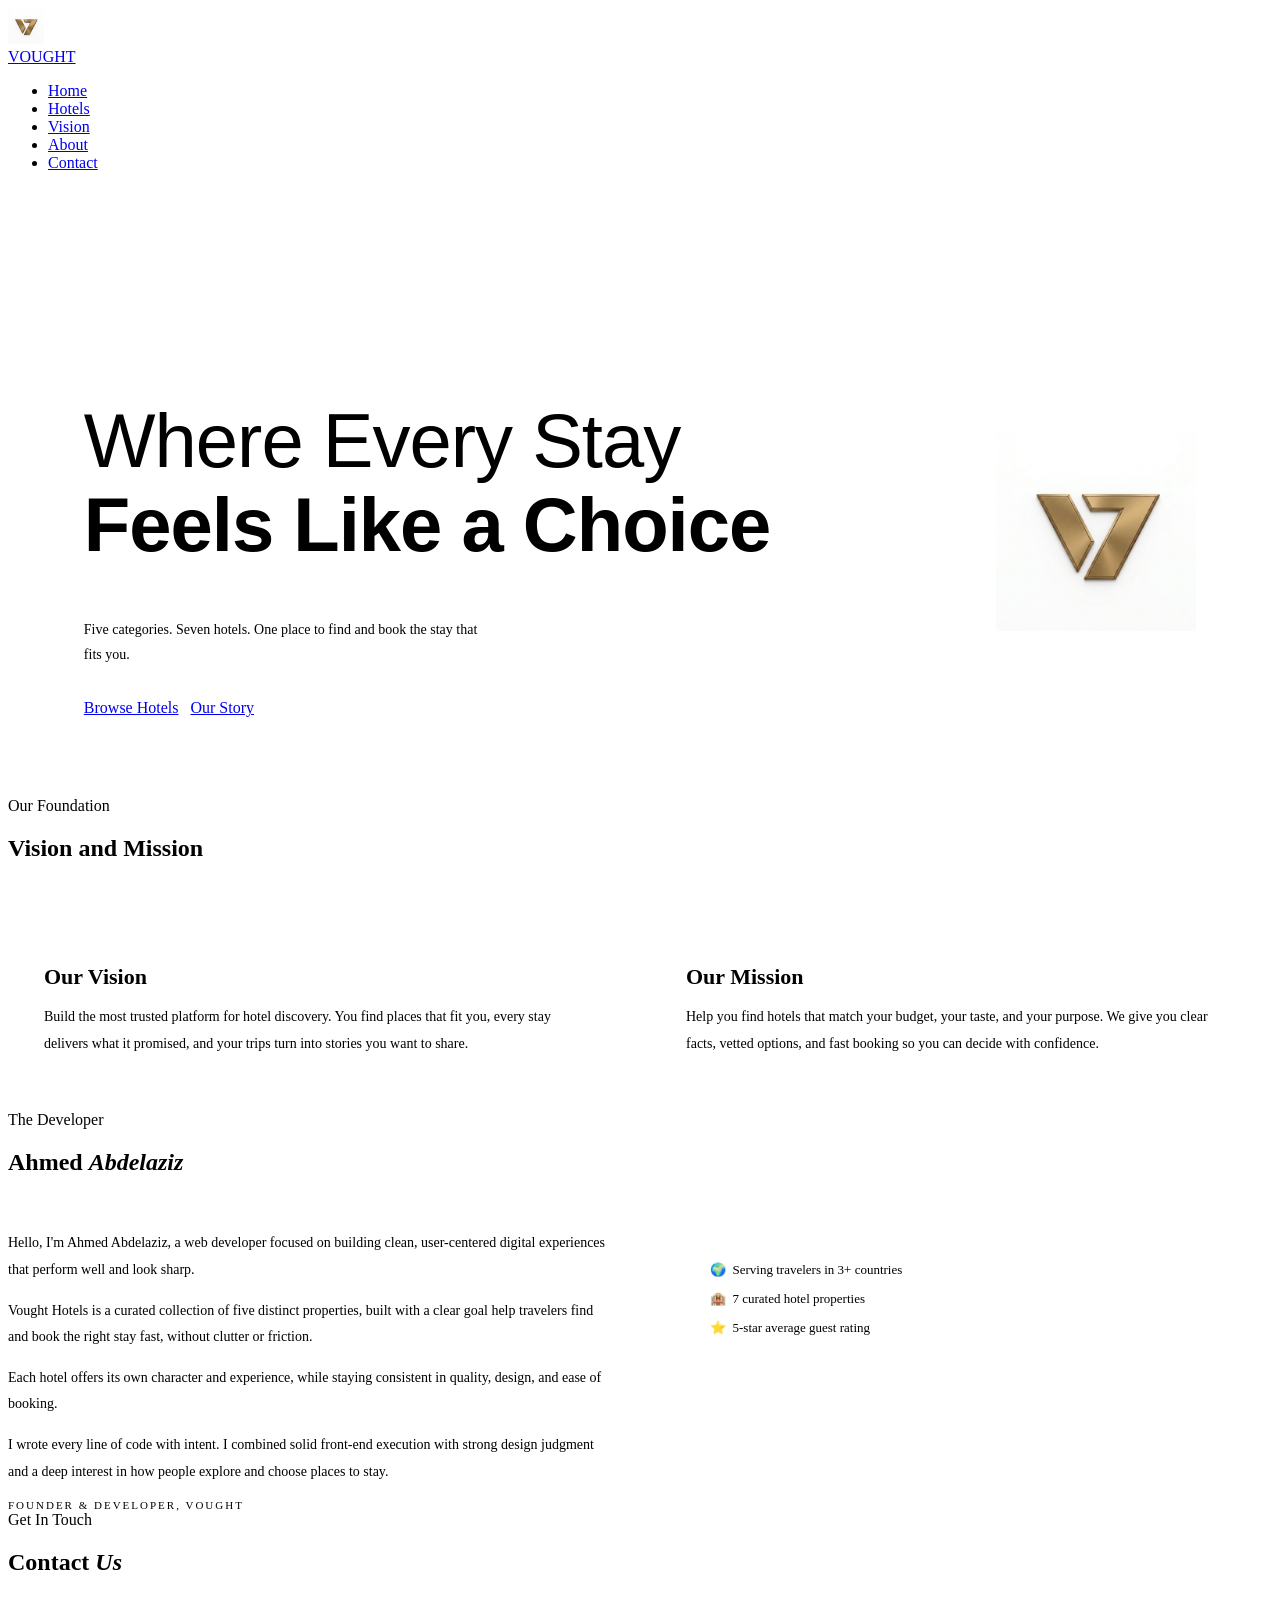
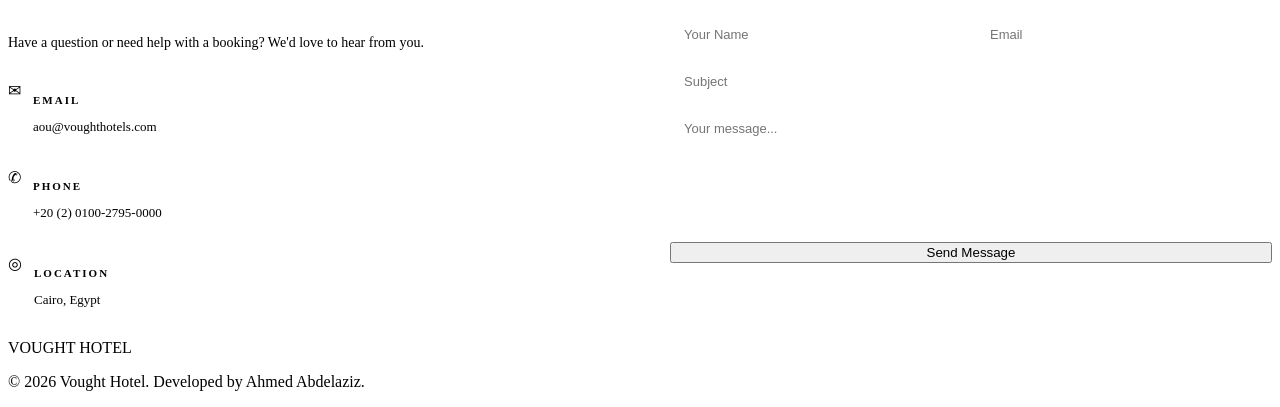
==== index.html @ 254ba567 "Add files via upload" ====
<!DOCTYPE html>
<html lang="en">
<head>
<meta charset="UTF-8">
<link rel="icon" type="image/png" href="logo.png">
<meta name="viewport" content="width=device-width, initial-scale=1.0">
<title>Vought Hotels</title>
<link rel="stylesheet" href="css/style.css">
<style>
  .hero { padding:160px 6% 80px; display:flex; align-items:center; gap:60px; background:var(--bg); border-bottom:1px solid var(--border); }
  .hero-text { flex:1; }
  .hero-tag { display:inline-block; border:1px solid var(--gold); color:var(--gold); padding:5px 16px; font-size:11px; letter-spacing:3px; text-transform:uppercase; margin-bottom:20px; }
  .hero h1 { font-family:'Playfair Display',serif; font-size:clamp(42px,6vw,76px); font-weight:400; line-height:1.1; color:var(--text); }
  .hero h1 em { color:var(--gold); font-style:italic; }
  .hero p { color:var(--muted); font-size:14px; margin:20px 0 32px; line-height:1.8; max-width:400px; }
  .hero-btns { display:flex; gap:12px; }
  .hero-logo-side { flex-shrink:0; }

  .vm-grid { display:grid; grid-template-columns:1fr 1fr; gap:20px; margin-top:40px; }
  .vm-card { background:var(--white); border:1px solid var(--border); padding:40px 36px; }
  .vm-card h3 { font-family:'Playfair Display',serif; font-size:22px; color:var(--gold); margin-bottom:12px; }
  .vm-card p { font-size:14px; line-height:1.9; color:var(--muted); }

  .about-grid { display:grid; grid-template-columns:1fr 1fr; gap:60px; align-items:start; margin-top:40px; }
  .about-text p { font-size:14px; line-height:1.9; color:var(--muted); margin-bottom:14px; }
  .sign { font-family:'Playfair Display',serif; font-size:28px; color:var(--gold); font-style:italic; margin-top:20px; }
  .sign-sub { font-size:11px; letter-spacing:2px; text-transform:uppercase; color:var(--gold); margin-top:4px; }
  .about-card { background:var(--white); border:1px solid var(--border); padding:40px; }
  .about-card p { font-size:13px; color:var(--muted); line-height:1.9; font-style:italic; border-left:2px solid var(--gold); padding-left:16px; }

  .contact-grid { display:grid; grid-template-columns:1fr 1fr; gap:60px; margin-top:40px; }
  .c-item { display:flex; gap:12px; margin-bottom:18px; }
  .c-icon { color:var(--gold); font-size:16px; margin-top:2px; }
  .c-item h4 { font-size:11px; letter-spacing:2px; text-transform:uppercase; color:var(--gold); margin-bottom:3px; }
  .c-item p { font-size:13px; color:var(--muted); }
  .ci-intro { font-size:14px; color:var(--muted); line-height:1.8; margin-bottom:24px; }
  .cf { display:flex; flex-direction:column; gap:10px; }
  .cf input, .cf textarea { background:var(--white); border:1px solid var(--border); color:var(--text); padding:11px 14px; font-family:'Inter',sans-serif; font-size:13px; outline:none; transition:border-color 0.3s; resize:none; }
  .cf input:focus, .cf textarea:focus { border-color:var(--gold); }
  .cf textarea { height:100px; }
  .frow { display:grid; grid-template-columns:1fr 1fr; gap:10px; }
  #form-ok { display:none; color:var(--gold); font-size:13px; padding:10px; text-align:center; }
</style>
</head>
<body>
<nav>
  <a class="logo" href="index.html">
    <img src="logo.png" alt="Vought Hotel Logo" style="width:36px;height:36px;object-fit:contain;">
    <div class="logo-text">VOUGHT</div>
  </a>
  <ul>
    <li><a href="index.html" class="active">Home</a></li>
    <li><a href="pages/categories.html">Hotels</a></li>
    <li><a href="#vision">Vision</a></li>
    <li><a href="#about">About</a></li>
    <li><a href="#contact">Contact</a></li>
  </ul>
</nav>

<div class="hero">
  <div class="hero-text">
    <h1 style="font-family:'Inter',sans-serif;font-weight:300;letter-spacing:-1px">Where Every Stay<br><b>Feels Like a Choice</b><strong style="font-weight:500"></strong></h1>
    <p>Five categories. Seven hotels. One place to find and book the stay that fits you.</p>
    <div class="hero-btns">
      <a href="pages/categories.html" class="btn btn-gold">Browse Hotels</a>
      <a href="#about" class="btn btn-outline">Our Story</a>
    </div>
  </div>
  <div class="hero-logo-side">
    <img src="logo.png" alt="Vought Hotel" style="width:200px;height:200px;object-fit:contain;opacity:0.92;">
  </div>
</div>

<section class="section" id="vision">
  <div class="label">Our Foundation</div>
  <h2>Vision and Mission</h2>
  <div class="line"></div>
  <div class="vm-grid">
    <div class="vm-card">
      <h3>Our Vision</h3>
      <p>Build the most trusted platform for hotel discovery. You find places that fit you, every stay delivers what it promised, and your trips turn into stories you want to share.</p>
    </div>
    <div class="vm-card">
      <h3>Our Mission</h3>
      <p>Help you find hotels that match your budget, your taste, and your purpose. We give you clear facts, vetted options, and fast booking so you can decide with confidence.</p>
    </div>
  </div>
</section>

<section class="section" id="about" style="background:var(--white);">
  <div class="label">The Developer</div>
  <h2>Ahmed <em>Abdelaziz</em></h2>
  <div class="line"></div>
  <div class="about-grid">
    <div class="about-text">
      <p>Hello, I'm Ahmed Abdelaziz, a web developer focused on building clean, user-centered digital experiences that perform well and look sharp.</p>
      <p>Vought Hotels is a curated collection of five distinct properties, built with a clear goal help travelers find and book the right stay fast, without clutter or friction.</p>
      <p>Each hotel offers its own character and experience, while staying consistent in quality, design, and ease of booking.</p>
      <p>I wrote every line of code with intent. I combined solid front-end execution with strong design judgment and a deep interest in how people explore and choose places to stay.</p>
      <div class="sign-sub">Founder & Developer, Vought</div>
    </div>
    <div class="about-card">
      <div style="font-size:13px;color:var(--muted);line-height:2.2;">
        <div>🌍 &nbsp;Serving travelers in 3+ countries</div>
        <div>🏨 &nbsp;7 curated hotel properties</div>
        <div>⭐ &nbsp;5-star average guest rating</div>
      </div>
    </div>
  </div>
</section>

<section class="section" id="contact">
  <div class="label">Get In Touch</div>
  <h2>Contact <em>Us</em></h2>
  <div class="line"></div>
  <div class="contact-grid">
    <div>
      <p class="ci-intro">Have a question or need help with a booking? We'd love to hear from you.</p>
      <div class="c-item"><div class="c-icon">✉</div><div><h4>Email</h4><p>aou@voughthotels.com</p></div></div>
      <div class="c-item"><div class="c-icon">✆</div><div><h4>Phone</h4><p>+20 (2) 0100-2795-0000</p></div></div>
      <div class="c-item"><div class="c-icon">◎</div><div><h4>Location</h4><p>Cairo, Egypt</p></div></div>
    </div>
    <div class="cf">
      <div class="frow">
        <input id="cn" type="text" placeholder="Your Name">
        <input id="ce" type="email" placeholder="Email">
      </div>
      <input id="cs" type="text" placeholder="Subject">
      <textarea id="cm" placeholder="Your message..."></textarea>
      <button class="btn btn-gold" onclick="sendMsg()">Send Message</button>
      <div id="form-ok">✓ Message received! We'll reply within 24 hours.</div>
    </div>
  </div>
</section>

<footer>
  <div class="f-logo">VOUGHT HOTEL</div>
  <p>© 2026 Vought Hotel. Developed by Ahmed Abdelaziz.</p>
</footer>

<script>
function sendMsg(){
  const n=document.getElementById('cn').value.trim(),e=document.getElementById('ce').value.trim(),m=document.getElementById('cm').value.trim();
  if(!n||!e||!m){alert('Please fill all fields.');return;}
  ['cn','ce','cs','cm'].forEach(id=>document.getElementById(id).value='');
  const ok=document.getElementById('form-ok');ok.style.display='block';
  setTimeout(()=>ok.style.display='none',5000);
}
</script>
</body>
</html>
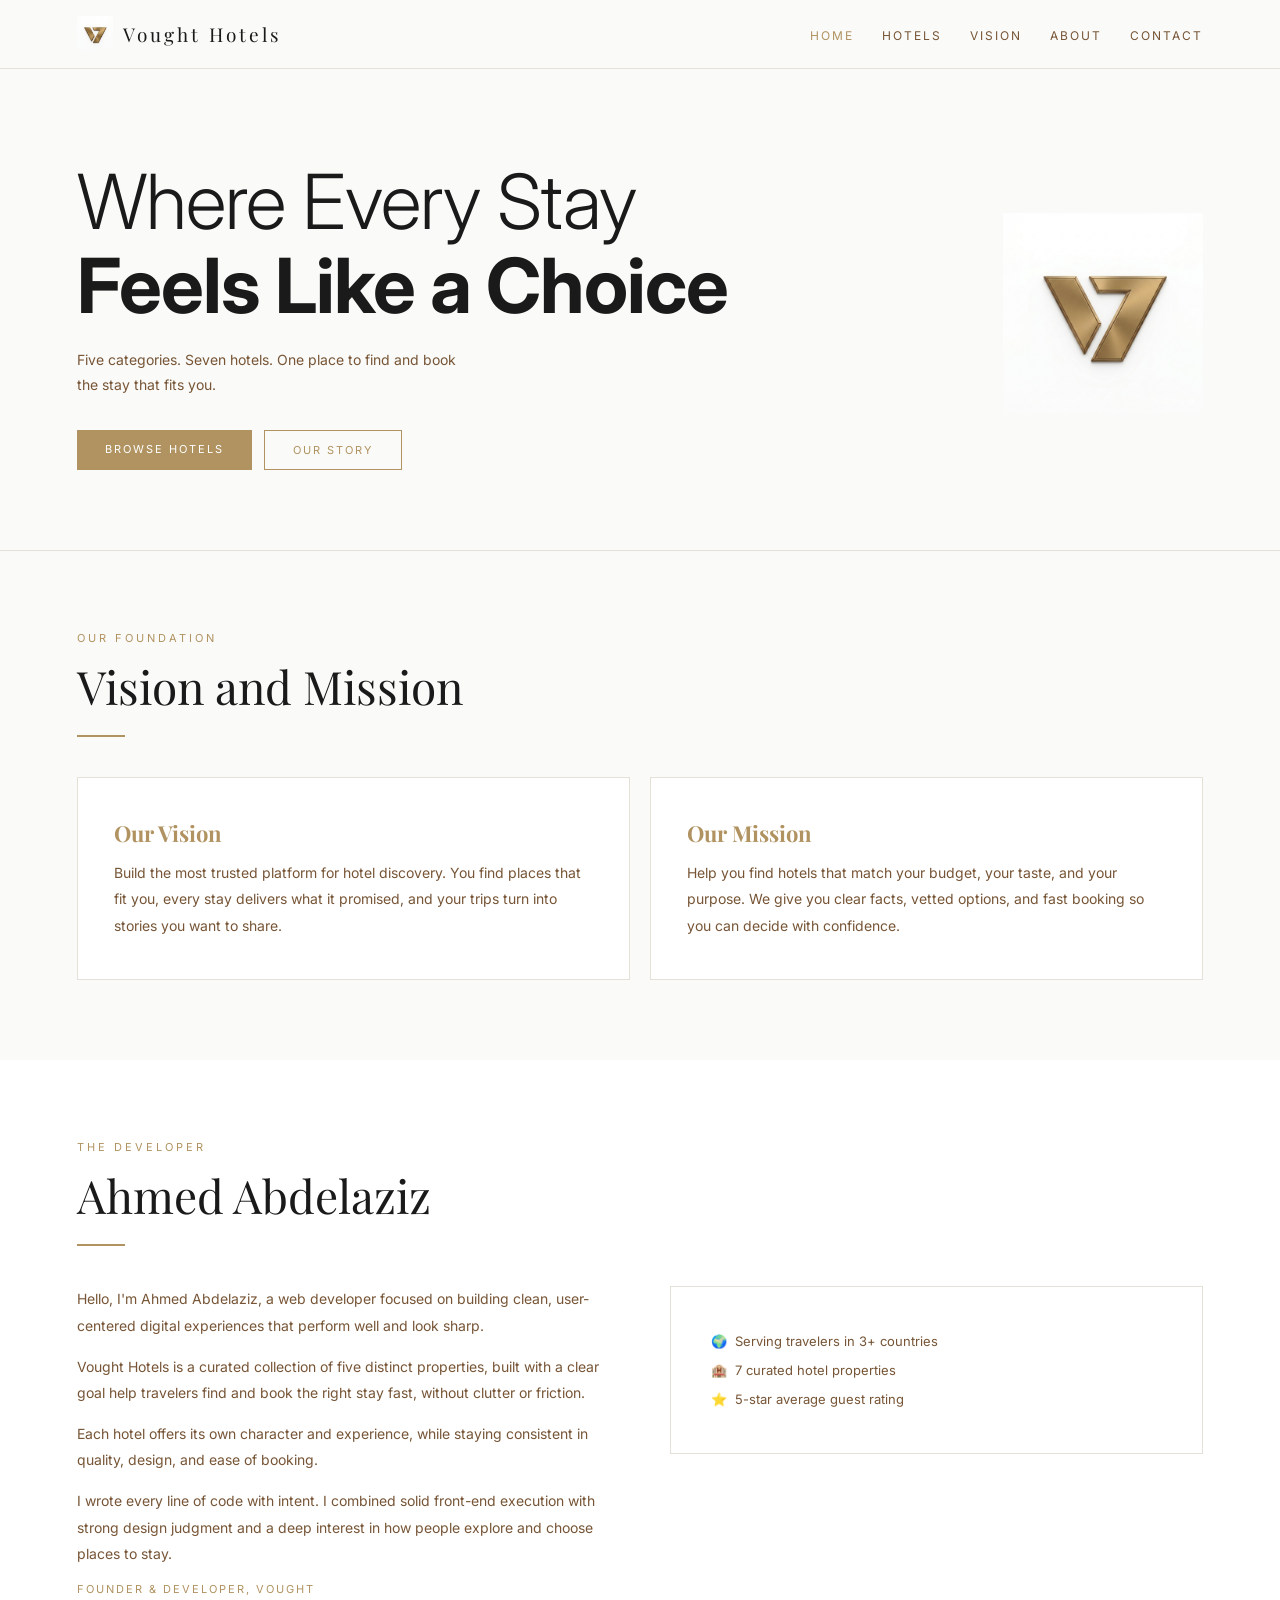
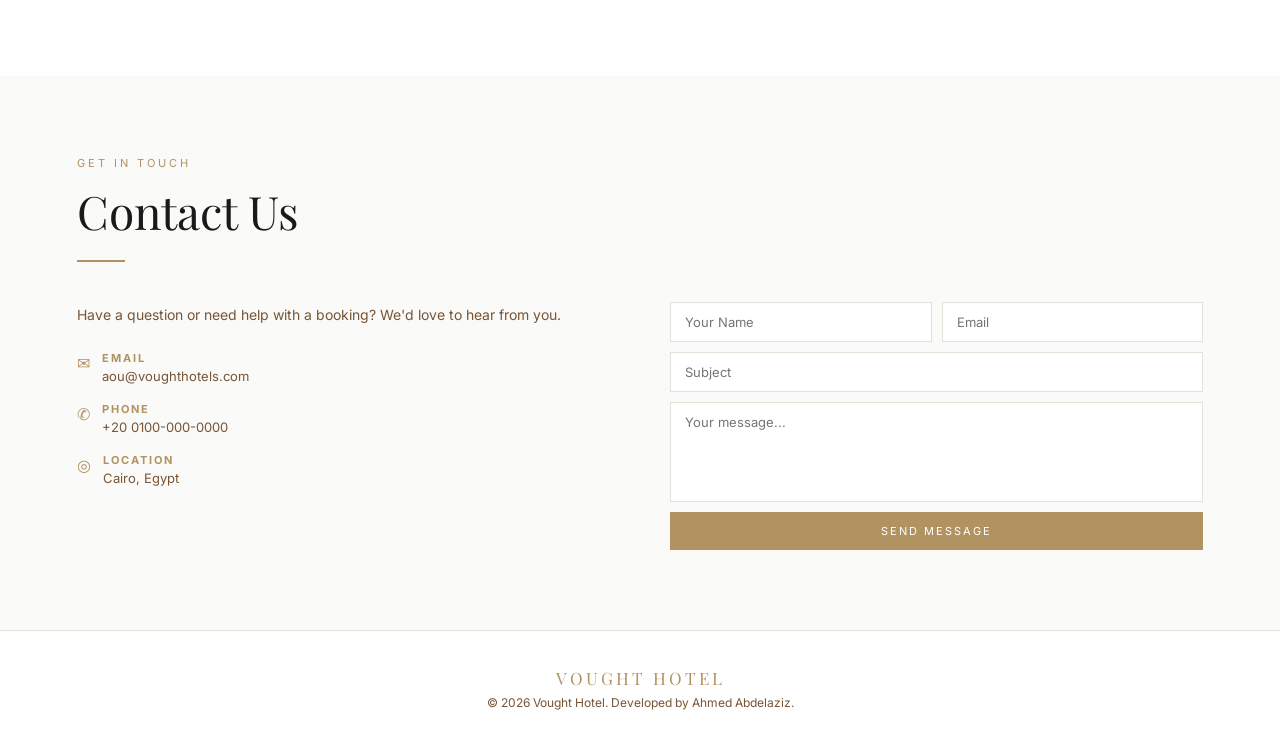
==== commit a5f59dc2: "Add files via upload" ====
--- a/index.html
+++ b/index.html
@@ -46,7 +46,7 @@
 <nav>
   <a class="logo" href="index.html">
     <img src="logo.png" alt="Vought Hotel Logo" style="width:36px;height:36px;object-fit:contain;">
-    <div class="logo-text">VOUGHT</div>
+    <div class="logo-text">Vought Hotels</div>
   </a>
   <ul>
     <li><a href="index.html" class="active">Home</a></li>
@@ -117,7 +117,7 @@
     <div>
       <p class="ci-intro">Have a question or need help with a booking? We'd love to hear from you.</p>
       <div class="c-item"><div class="c-icon">✉</div><div><h4>Email</h4><p>aou@voughthotels.com</p></div></div>
-      <div class="c-item"><div class="c-icon">✆</div><div><h4>Phone</h4><p>+20 (2) 0100-2795-0000</p></div></div>
+      <div class="c-item"><div class="c-icon">✆</div><div><h4>Phone</h4><p>+20 0100-000-0000</p></div></div>
       <div class="c-item"><div class="c-icon">◎</div><div><h4>Location</h4><p>Cairo, Egypt</p></div></div>
     </div>
     <div class="cf">
--- a/css/style.css
+++ b/css/style.css
@@ -0,0 +1,45 @@
+@import url('https://fonts.googleapis.com/css2?family=Playfair+Display:wght@400&family=Inter:wght@300;400;500&display=swap');
+
+:root {
+  --gold: #B19361;
+  --bg: #FAFAF8;
+  --white: #FFFFFF;
+  --text: #1a1a1a;
+  --muted: #775536;
+  --border: #e5e0d8;
+}
+
+* { margin:0; padding:0; box-sizing:border-box; }
+body { font-family:'Inter',sans-serif; background:var(--bg); color:var(--text); }
+
+nav {
+  position:fixed; top:0; left:0; right:0; z-index:100;
+  display:flex; align-items:center; justify-content:space-between;
+  padding:16px 6%; background:rgba(250,250,248,0.96);
+  backdrop-filter:blur(10px); border-bottom:1px solid var(--border);
+}
+.logo { display:flex; align-items:center; gap:10px; text-decoration:none; }
+.logo-text { font-family:'Playfair Display',serif; font-size:19px; letter-spacing:3px; color:var(--text); }
+.logo-text span { color:var(--gold); }
+nav ul { list-style:none; display:flex; gap:28px; }
+nav ul a { font-size:12px; letter-spacing:2px; text-transform:uppercase; color:var(--muted); text-decoration:none; transition:color 0.3s; }
+nav ul a:hover, nav ul a.active { color:var(--gold); }
+
+.btn { padding:12px 28px; font-size:11px; letter-spacing:2px; text-transform:uppercase; cursor:pointer; border:none; font-family:'Inter',sans-serif; transition:all 0.3s; text-decoration:none; display:inline-block; }
+.btn-gold { background:var(--gold); color:#fff; }
+.btn-gold:hover { background:#9e7c40; }
+.btn-outline { background:transparent; border:1px solid var(--gold); color:var(--gold); }
+.btn-outline:hover { background:var(--gold); color:#fff; }
+
+.section { padding:80px 6%; }
+.label { font-size:11px; letter-spacing:3px; text-transform:uppercase; color:var(--gold); }
+h2 { font-family:'Playfair Display',serif; font-size:clamp(28px,4vw,46px); font-weight:400; margin:10px 0 6px; color:var(--text); }
+h2 em { font-style:normal; color:var(--text); }
+.line { width:48px; height:2px; background:var(--gold); margin:18px 0; }
+
+.card { background:var(--white); border:1px solid var(--border); transition:border-color 0.3s, transform 0.3s; }
+.card:hover { border-color:var(--gold); transform:translateY(-4px); }
+
+footer { background:var(--white); border-top:1px solid var(--border); padding:36px 6%; text-align:center; }
+.f-logo { font-family:'Playfair Display',serif; font-size:17px; letter-spacing:3px; color:var(--gold); }
+footer p { color:var(--muted); font-size:12px; margin-top:6px; }
